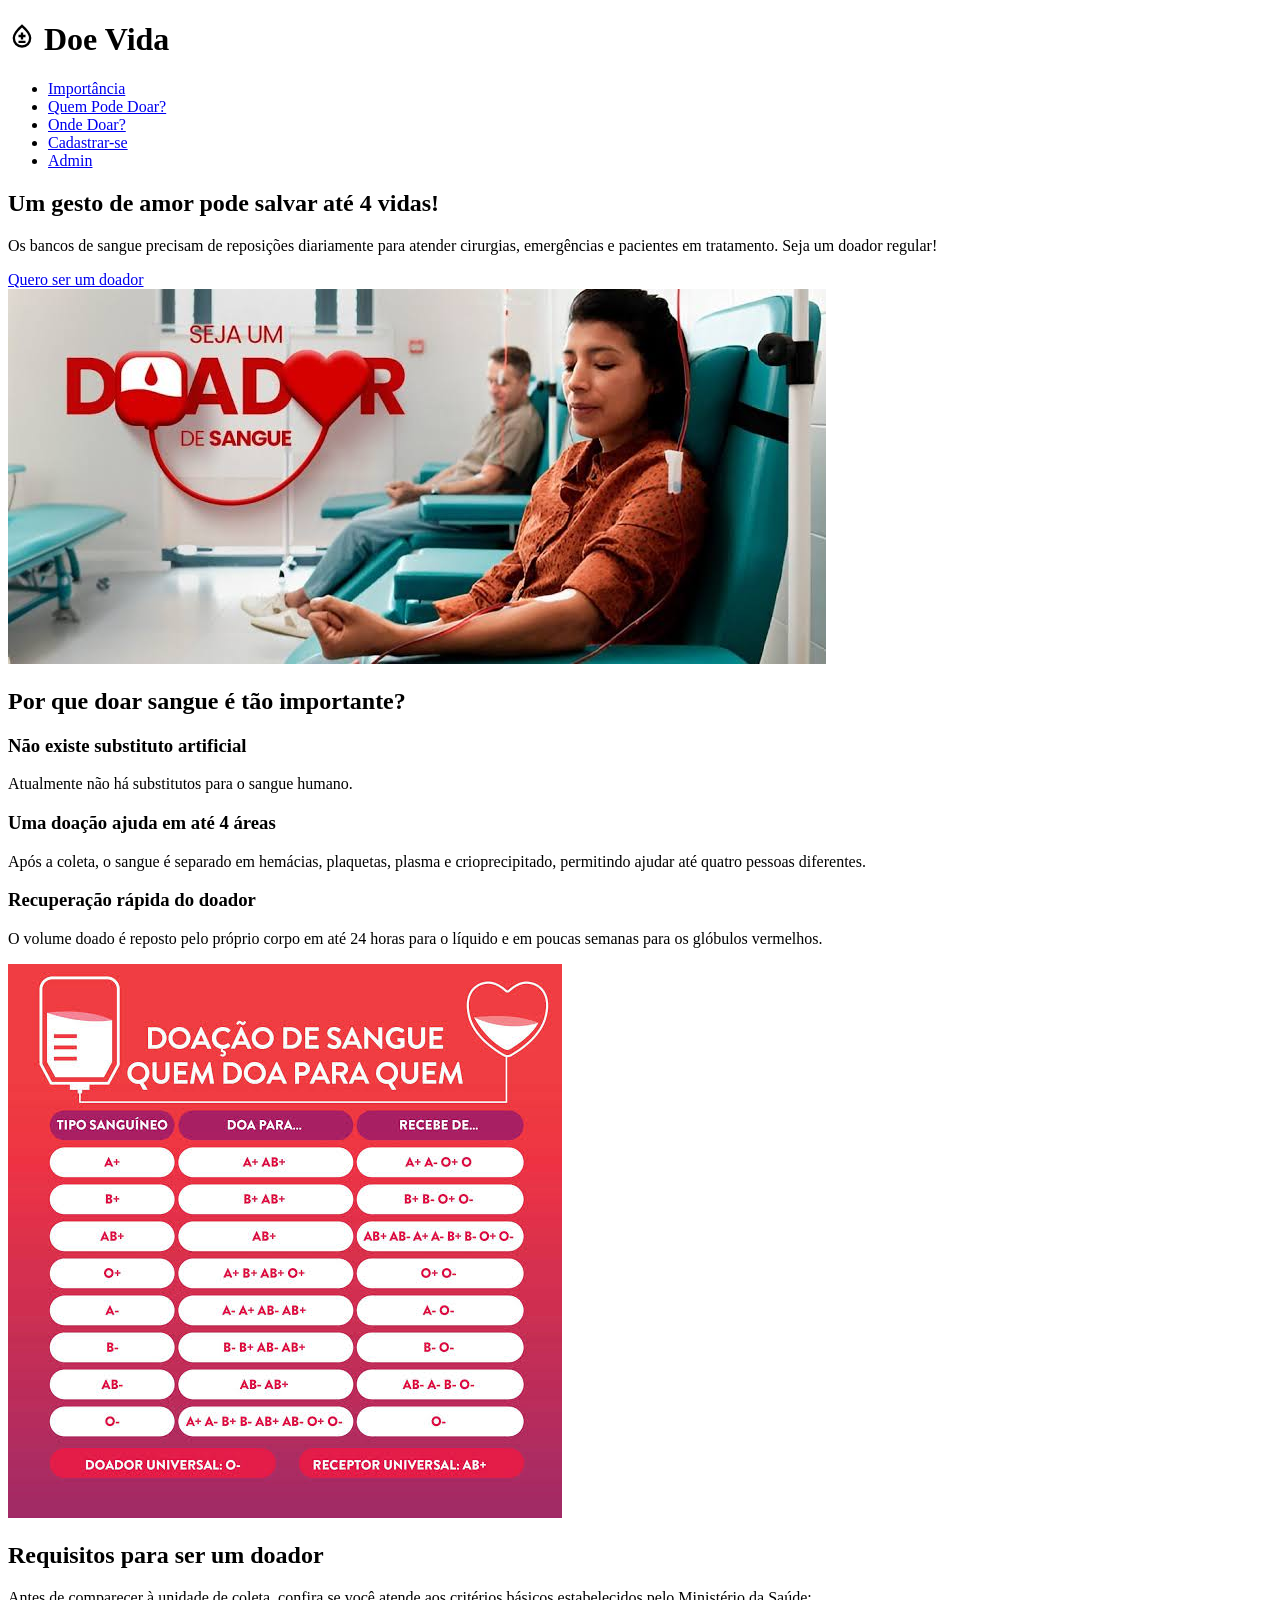
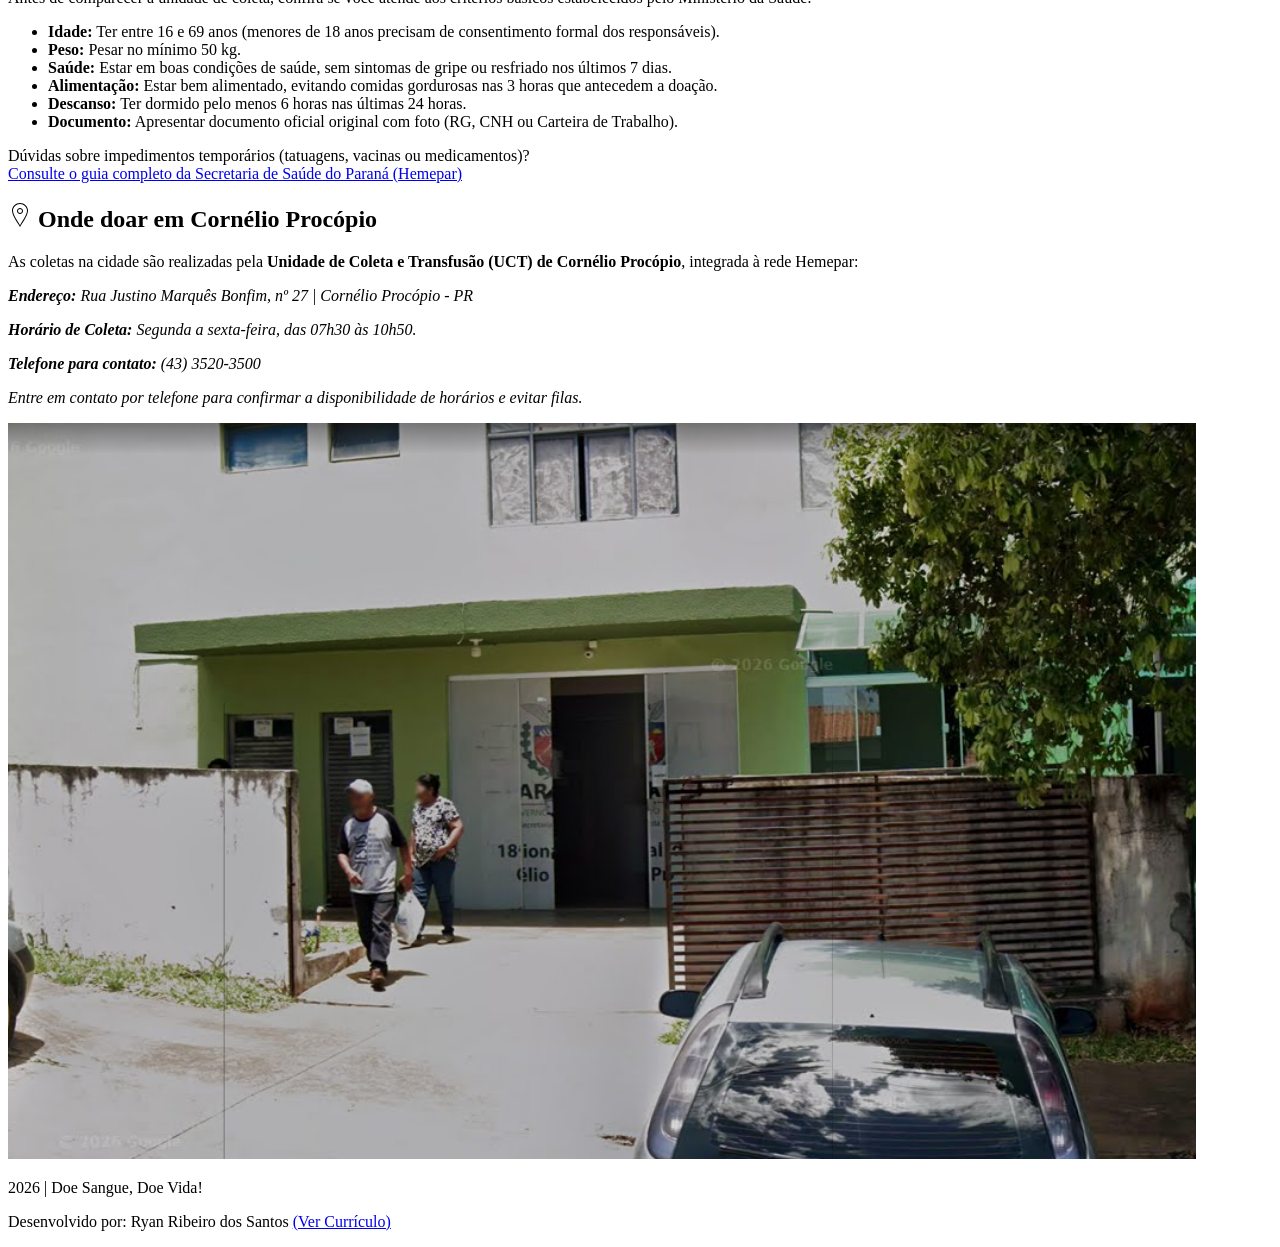
==== index.html @ 0dc17c82 "Upload do conteudo desenvolvido" ====
<!DOCTYPE html>
<html lang="pt-BR">
<head>
    <meta charset="UTF-8">
    <meta name="viewport" content="width=device-width, initial-scale=1.0">
    <title>Doe Sangue, Doe Vida</title>
    <link rel="preconnect" href="https://fonts.googleapis.com">
    <link rel="preconnect" href="https://fonts.gstatic.com" crossorigin>
    <link href="https://fonts.googleapis.com/css2?family=Montserrat:ital,wght@0,100..900;1,100..900&family=Roboto+Condensed:ital,wght@0,100..900;1,100..900&display=swap" rel="stylesheet">
    <link rel="stylesheet" href="css/style.css">
</head>
<body>
    <!-- COMEÇO CABEÇALHO -->
    <header>
        <div class="container header">
            <div class="logo">
                <!--- ICONE GOTA DE SANGUE -->
                <h1><img src="img/bloodtype.svg" alt="Icone BloodType" width="28" height="28"> Doe Vida</h1>
            </div>
            <nav aria-label="Menu Principal">
                <ul>
                    <li><a href="#importancia">Importância</a></li>
                    <li><a href="#quem-pode-doar">Quem Pode Doar?</a></li>
                    <li><a href="#onde-doar">Onde Doar?</a></li>
                    <li><a href="cadastro.html">Cadastrar-se</a></li>
                    <li><a href="admin.html" class="botao-admin">Admin</a></li>
                </ul>
            </nav>
        </div>
    </header>

    <!-- COMEÇO MAIN -->
    <main>
        <section class="secao-principal">
            <div class="container secao-principal">
                <div class="texto secao-principal">
                    <h2>Um gesto de amor pode salvar até 4 vidas!</h2>
                    <p>Os bancos de sangue precisam de reposições diariamente para atender cirurgias, emergências e pacientes em tratamento. Seja um doador regular!</p>
                    <a href="cadastro.html">Quero ser um doador</a>
                </div>
                <div class="imagem secao-principal">
                    <!-- IMAGEM BANNER PESSOAS DOANDO SANGUE -->
                    <img src="img/banner-doacao.jpg" alt="Pessoas Doando Sangue">
                </div>
            </div>
        </section>


        <section id="importancia" class="secao">
            <div class="container">
                <h2>Por que doar sangue é tão importante?</h2>
                <div class="grid-cartoes">
                    <article class="cartao">
                        <h3>Não existe substituto artificial</h3>
                        <p>Atualmente não há substitutos para o sangue humano.</p>
                    </article>
                    <article class="cartao">
                        <h3>Uma doação ajuda em até 4 áreas</h3>
                        <p>Após a coleta, o sangue é separado em hemácias, plaquetas, plasma e crioprecipitado, permitindo ajudar até quatro pessoas diferentes.</p>
                    </article>
                    <article class="cartao">
                        <h3>Recuperação rápida do doador</h3>
                        <p>O volume doado é reposto pelo próprio corpo em até 24 horas para o líquido e em poucas semanas para os glóbulos vermelhos.</p>
                    </article>
                </div>
                <div class="imagem-tipo-sangue">
                    <img src="img/doa-para-quem.jpg" alt="Tabela de disponibilidade de doar e receber sangue">
                </div>
            </div>
        </section>

        <section id="quem-pode-doar" class="secao-quem-pode-doar">
            <div class="container">
                <h2>Requisitos para ser um doador</h2>
                <p>Antes de comparecer à unidade de coleta, confira se você atende aos critérios básicos estabelecidos pelo Ministério da Saúde:</p>
                <ul class="lista-requisitos">
                    <li><strong>Idade:</strong> Ter entre 16 e 69 anos (menores de 18 anos precisam de consentimento formal dos responsáveis).</li>
                    <li><strong>Peso:</strong> Pesar no mínimo 50 kg.</li>
                    <li><strong>Saúde:</strong> Estar em boas condições de saúde, sem sintomas de gripe ou resfriado nos últimos 7 dias.</li>
                    <li><strong>Alimentação:</strong> Estar bem alimentado, evitando comidas gordurosas nas 3 horas que antecedem a doação.</li>
                    <li><strong>Descanso:</strong> Ter dormido pelo menos 6 horas nas últimas 24 horas.</li>
                    <li><strong>Documento:</strong> Apresentar documento oficial original com foto (RG, CNH ou Carteira de Trabalho).</li>
                </ul>
                <p class="link-externo">
                    Dúvidas sobre impedimentos temporários (tatuagens, vacinas ou medicamentos)?
                    <br>
                    <a href="https://www.saude.pr.gov.br/Pagina/Doacao-de-Sangue" target="_blank" rel="noopener noreferrer">
                        Consulte o guia completo da Secretaria de Saúde do Paraná (Hemepar)</a>
                </p>
            </div>
        </section>

        <section id="onde-doar" class="secao-onde-doar">
            <div class="container-onde-doar">
                <div class="informacao-local">
                    <h2><img src="img/ponto-localizacao.svg" alt="Ícone ponto de localização"> Onde doar em Cornélio Procópio</h2>
                    <p>As coletas na cidade são realizadas pela <strong>Unidade de Coleta e Transfusão (UCT) de Cornélio Procópio</strong>, integrada à rede Hemepar:</p>

                    <address class="dados-unidade">
                        <p><strong>Endereço:</strong> Rua Justino Marquês Bonfim, nº 27 | Cornélio Procópio - PR</p>
                        <p><strong>Horário de Coleta:</strong> Segunda a sexta-feira, das 07h30 às 10h50.</p>
                        <p><strong>Telefone para contato:</strong> (43) 3520-3500</p>
                    </address>
                    <p><em>Entre em contato por telefone para confirmar a disponibilidade de horários e evitar filas.</em></p>
                </div>
                <div class="imagem-local-doacao"> 
                    <img src="img/fachada-uct.png" alt="Imagem da fachada da Unidade de Coleta e Transfusão de Cornélio Procópio">
                </div>
            </div>
        </section>
    </main>

    <!--- COMEÇO RODAPE -->
    <footer>
        <div class="container-rodape">
            <p>2026 | Doe Sangue, Doe Vida!</p>
            <p>Desenvolvido por: Ryan Ribeiro dos Santos <a href="curriculo.html">(Ver Currículo)</a></p>
        </div>
    </footer>
</body>
</html>
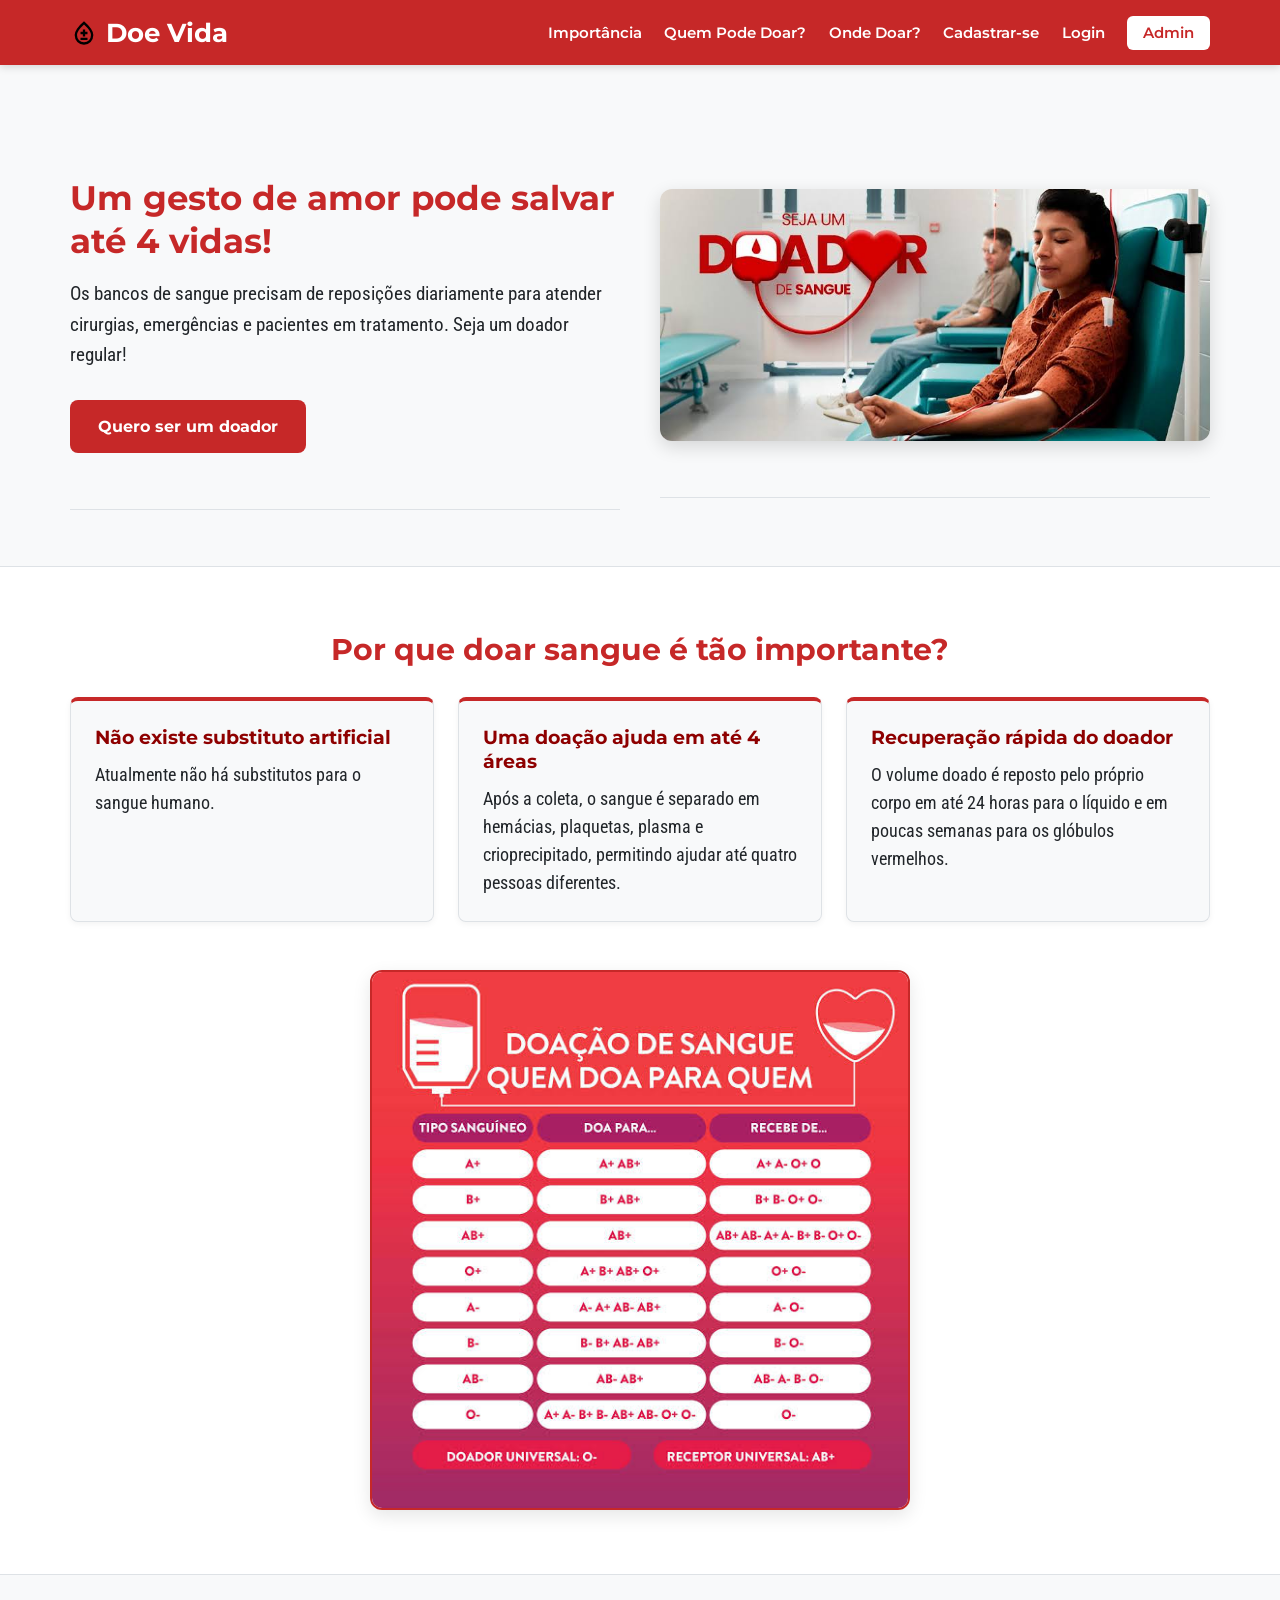
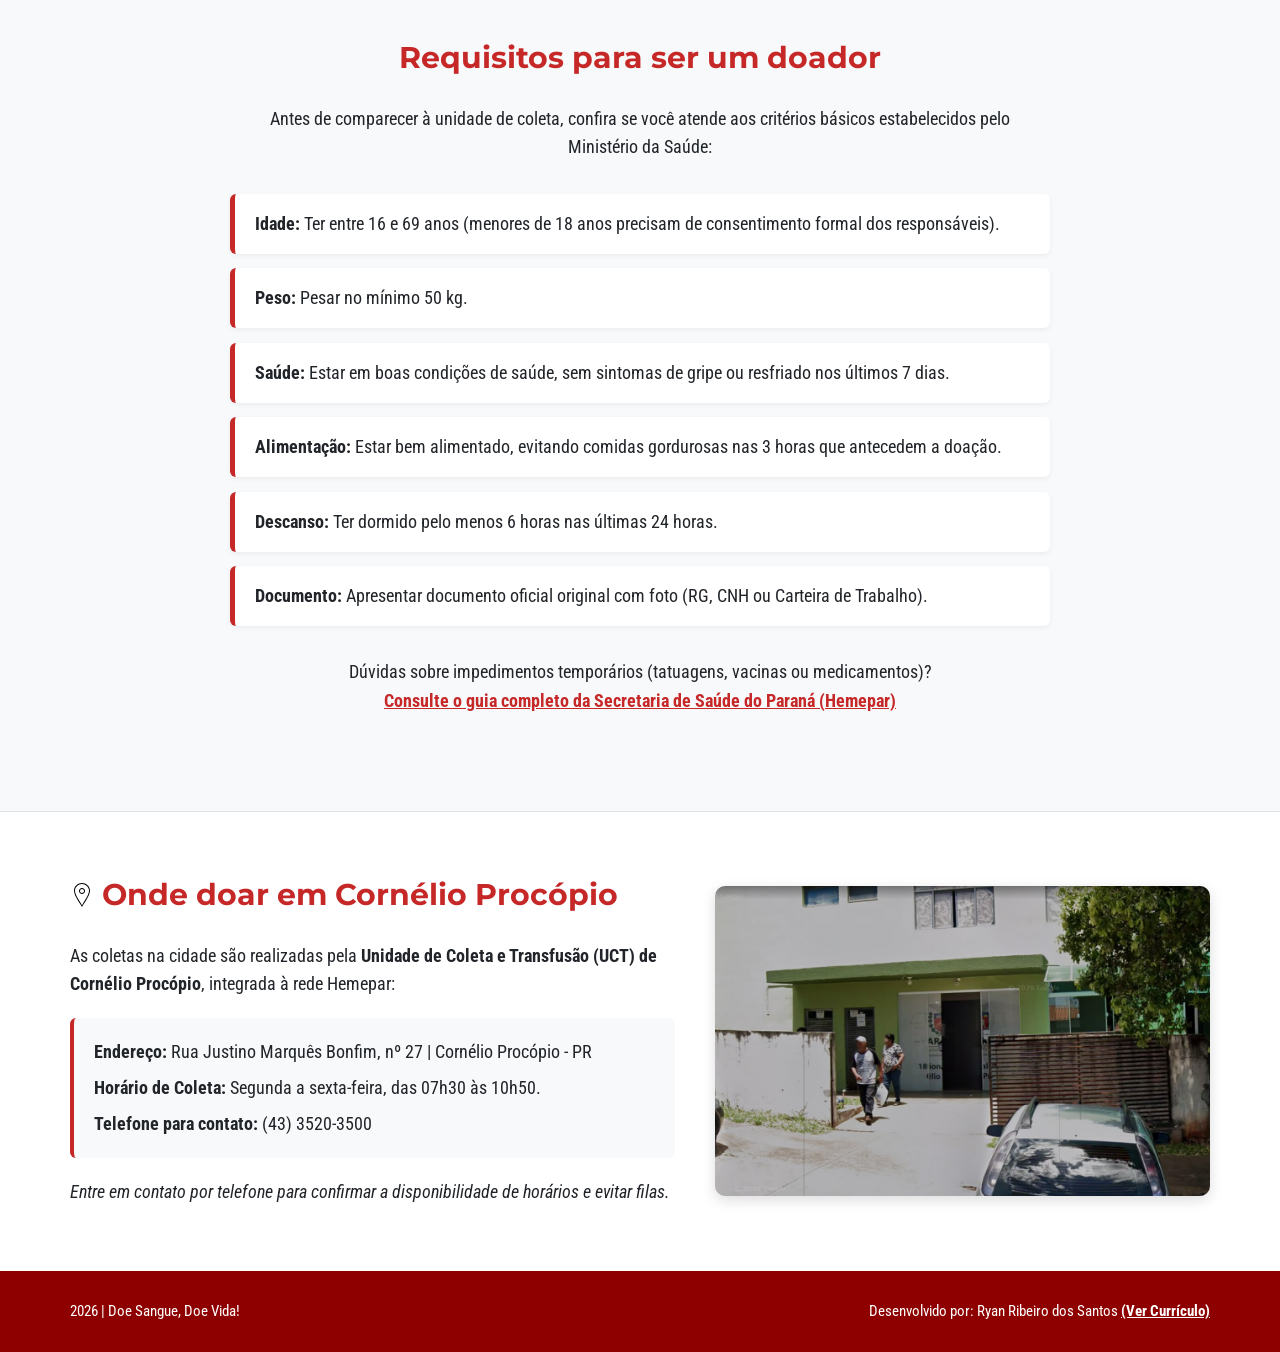
==== commit 4a5245bc: "Upload do arquivo desenvilvido" ====
--- a/index.html
+++ b/index.html
@@ -14,7 +14,7 @@
     <header>
         <div class="container header">
             <div class="logo">
-                <!--- ICONE GOTA DE SANGUE -->
+                <!-- ICONE GOTA DE SANGUE -->
                 <h1><img src="img/bloodtype.svg" alt="Icone BloodType" width="28" height="28"> Doe Vida</h1>
             </div>
             <nav aria-label="Menu Principal">
@@ -23,6 +23,7 @@
                     <li><a href="#quem-pode-doar">Quem Pode Doar?</a></li>
                     <li><a href="#onde-doar">Onde Doar?</a></li>
                     <li><a href="cadastro.html">Cadastrar-se</a></li>
+                    <li><a href="login.html">Login</a></li>
                     <li><a href="admin.html" class="botao-admin">Admin</a></li>
                 </ul>
             </nav>
@@ -44,7 +45,6 @@
                 </div>
             </div>
         </section>
-
 
         <section id="importancia" class="secao">
             <div class="container">
@@ -91,9 +91,9 @@
         </section>
 
         <section id="onde-doar" class="secao-onde-doar">
-            <div class="container-onde-doar">
+            <div class="container onde-doar">
                 <div class="informacao-local">
-                    <h2><img src="img/ponto-localizacao.svg" alt="Ícone ponto de localização"> Onde doar em Cornélio Procópio</h2>
+                    <h2><img src="img/ponto-localizacao.svg" alt="Ícone ponto de localização" width="24" height="24"> Onde doar em Cornélio Procópio</h2>
                     <p>As coletas na cidade são realizadas pela <strong>Unidade de Coleta e Transfusão (UCT) de Cornélio Procópio</strong>, integrada à rede Hemepar:</p>
 
                     <address class="dados-unidade">
@@ -110,9 +110,9 @@
         </section>
     </main>
 
-    <!--- COMEÇO RODAPE -->
+    <!-- COMEÇO RODAPE -->
     <footer>
-        <div class="container-rodape">
+        <div class="container rodape">
             <p>2026 | Doe Sangue, Doe Vida!</p>
             <p>Desenvolvido por: Ryan Ribeiro dos Santos <a href="curriculo.html">(Ver Currículo)</a></p>
         </div>
--- a/css/style.css
+++ b/css/style.css
@@ -0,0 +1,484 @@
+   /*VARIÁVEIS DE IDENTIDADE VISUAL*/
+   
+:root {
+    --cor-primaria: #C62828;      /* Cor 1: Vermelho sangue principal */
+    --cor-escura: #8E0000;        /* Cor 2: Vermelho escuro para hover e rodapé */
+    --cor-fundo-claro: #F8F9FA;   /* Cor 3: Cinza claro para alternância de seções */
+    --cor-branco: #FFFFFF;        /* Cor 4: Branco puro para cartões e contrastes */
+    --cor-texto: #212529;         /* Cor 5: Cinza chumbo para leitura */
+    --cor-borda: #DEE2E6;         /* Cinza suave para divisórias */
+
+    /* As 2 fontes importadas no <head> do HTML */
+    --fonte-titulo: 'Montserrat', sans-serif;
+    --fonte-texto: 'Roboto Condensed', sans-serif;
+}
+
+/* Reset básico para evitar diferenças entre navegadores */
+* {
+    margin: 0;
+    padding: 0;
+    box-sizing: border-box;
+}
+
+html {
+    scroll-behavior: smooth;
+}
+
+body {
+    font-family: var(--fonte-texto);
+    color: var(--cor-texto);
+    background-color: var(--cor-branco);
+    line-height: 1.6;
+    font-size: 1.1rem;
+    display: flex;
+    flex-direction: column;
+    min-height: 100vh; /* Mantém o rodapé sempre no fim da tela */
+}
+
+main {
+    flex: 1;
+}
+
+h1, h2, h3 {
+    font-family: var(--fonte-titulo);
+    line-height: 1.25;
+}
+
+img {
+    max-width: 100%;
+    height: auto;
+    display: block;
+}
+
+.container {
+    width: 90%;
+    max-width: 1140px;
+    margin: 0 auto;
+}
+
+/* CABEÇALHO E MENUS DE NAVEGAÇÃO */
+header {
+    background-color: var(--cor-primaria);
+    color: var(--cor-branco);
+    padding: 1rem 0;
+    position: sticky;
+    top: 0;
+    z-index: 1000;
+    box-shadow: 0 2px 8px rgba(0, 0, 0, 0.15);
+}
+
+.container.header {
+    display: flex;
+    justify-content: space-between;
+    align-items: center;
+    flex-wrap: wrap;
+    gap: 1rem;
+}
+
+.logo h1 {
+    font-size: 1.65rem;
+    font-weight: 700;
+    display: flex;
+    align-items: center;
+    gap: 0.5rem;
+}
+
+nav ul {
+    list-style: none;
+    display: flex;
+    align-items: center;
+    gap: 1.4rem;
+    flex-wrap: wrap;
+}
+
+nav a {
+    color: var(--cor-branco);
+    text-decoration: none;
+    font-family: var(--fonte-titulo);
+    font-size: 0.95rem;
+    font-weight: 600;
+    transition: opacity 0.25s ease;
+}
+
+nav a:hover {
+    opacity: 0.85;
+    text-decoration: underline;
+}
+
+/* Botão destacado do menu Admin (Etapa 2 - JS) */
+nav a.botao-admin {
+    background-color: var(--cor-branco);
+    color: var(--cor-primaria);
+    padding: 0.45rem 1rem;
+    border-radius: 6px;
+    text-decoration: none;
+    transition: background-color 0.25s ease, color 0.25s ease;
+}
+
+nav a.botao-admin:hover {
+    background-color: var(--cor-escura);
+    color: var(--cor-branco);
+    opacity: 1;
+}
+
+/* SEÇÃO PRINCIPAL */
+.secao-principal {
+    background-color: var(--cor-fundo-claro);
+    padding: 3.5rem 0;
+    border-bottom: 1px solid var(--cor-borda);
+}
+
+.container.secao-principal {
+    display: grid;
+    grid-template-columns: 1fr 1fr;
+    align-items: center;
+    gap: 2.5rem;
+    padding: 0;
+    border: none;
+}
+
+.texto.secao-principal h2 {
+    font-size: 2.15rem;
+    color: var(--cor-primaria);
+    margin-bottom: 1rem;
+}
+
+.texto.secao-principal p {
+    font-size: 1.2rem;
+    margin-bottom: 1.8rem;
+}
+
+.texto.secao-principal a,
+.btn-primario {
+    display: inline-block;
+    background-color: var(--cor-primaria);
+    color: var(--cor-branco);
+    font-family: var(--fonte-titulo);
+    font-weight: 700;
+    font-size: 1rem;
+    text-decoration: none;
+    padding: 0.85rem 1.75rem;
+    border: none;
+    border-radius: 8px;
+    cursor: pointer;
+    transition: background-color 0.25s ease, transform 0.2s ease;
+}
+
+.texto.secao-principal a:hover,
+.btn-primario:hover {
+    background-color: var(--cor-escura);
+    transform: translateY(-2px);
+}
+
+/* Ajuste específico para a proporção da foto do banner */
+.imagem.secao-principal img {
+    width: 100%;
+    max-height: 360px;
+    object-fit: cover;
+    border-radius: 12px;
+    box-shadow: 0 6px 18px rgba(0, 0, 0, 0.14);
+}
+
+/*SEÇÃO IMPORTÂNCIA */
+.secao {
+    padding: 4rem 0;
+}
+
+.secao h2,
+.secao-quem-pode-doar h2,
+.secao-onde-doar h2 {
+    font-size: 1.9rem;
+    color: var(--cor-primaria);
+    margin-bottom: 1.75rem;
+    text-align: center;
+}
+
+.grid-cartoes {
+    display: grid;
+    grid-template-columns: repeat(3, 1fr);
+    gap: 1.5rem;
+    margin-bottom: 3rem;
+}
+
+.cartao {
+    background-color: var(--cor-fundo-claro);
+    border: 1px solid var(--cor-borda);
+    border-top: 4px solid var(--cor-primaria);
+    border-radius: 8px;
+    padding: 1.5rem;
+    box-shadow: 0 2px 6px rgba(0, 0, 0, 0.05);
+}
+
+.cartao h3 {
+    font-size: 1.2rem;
+    color: var(--cor-escura);
+    margin-bottom: 0.75rem;
+}
+
+/* Ajuste para o infográfico quadrado doa-para-quem.jpg */
+.imagem-tipo-sangue {
+    max-width: 540px;
+    margin: 0 auto;
+    text-align: center;
+}
+
+.imagem-tipo-sangue img {
+    width: 100%;
+    border-radius: 12px;
+    border: 2px solid var(--cor-primaria);
+    box-shadow: 0 6px 18px rgba(0, 0, 0, 0.1);
+}
+
+/* SEÇÃO QUEM PODE DOAR (REQUISITOS)*/
+.secao-quem-pode-doar {
+    background-color: var(--cor-fundo-claro);
+    padding: 4rem 0;
+    border-top: 1px solid var(--cor-borda);
+    border-bottom: 1px solid var(--cor-borda);
+}
+
+.secao-quem-pode-doar > .container > p {
+    text-align: center;
+    max-width: 760px;
+    margin: 0 auto 2rem auto;
+}
+
+.lista-requisitos {
+    list-style: none;
+    max-width: 820px;
+    margin: 0 auto 2rem auto;
+    display: grid;
+    gap: 0.9rem;
+}
+
+.lista-requisitos li {
+    background-color: var(--cor-branco);
+    padding: 1rem 1.25rem;
+    border-left: 5px solid var(--cor-primaria);
+    border-radius: 6px;
+    box-shadow: 0 2px 5px rgba(0, 0, 0, 0.05);
+}
+
+.link-externo {
+    text-align: center;
+    margin-top: 1.5rem;
+}
+
+.link-externo a {
+    color: var(--cor-primaria);
+    font-weight: 700;
+    text-decoration: underline;
+}
+
+.link-externo a:hover {
+    color: var(--cor-escura);
+}
+
+/* SESSÃO ONDE DOAR EM CORNÉLIO PROCÓPIO*/
+.secao-onde-doar {
+    padding: 4rem 0;
+}
+
+.container.onde-doar {
+    display: grid;
+    grid-template-columns: 1.1fr 0.9fr;
+    align-items: center;
+    gap: 2.5rem;
+}
+
+.informacao-local h2 {
+    text-align: left;
+    display: flex;
+    align-items: center;
+    gap: 0.5rem;
+}
+
+.dados-unidade {
+    font-style: normal;
+    background-color: var(--cor-fundo-claro);
+    border-left: 4px solid var(--cor-primaria);
+    padding: 1.25rem;
+    margin: 1.25rem 0;
+    border-radius: 6px;
+}
+
+.dados-unidade p {
+    margin-bottom: 0.5rem;
+}
+
+.dados-unidade p:last-child {
+    margin-bottom: 0;
+}
+
+/* Ajuste específico para a foto da fachada da UCT */
+.imagem-local-doacao img {
+    width: 100%;
+    aspect-ratio: 16 / 10;
+    object-fit: cover;
+    border-radius: 10px;
+    box-shadow: 0 4px 14px rgba(0, 0, 0, 0.14);
+}
+
+/* FORMULÁRIOSS E PAINEL ADMIN */
+.container-formulario {
+    max-width: 650px;
+    margin: 3rem auto;
+    background-color: var(--cor-fundo-claro);
+    padding: 2rem;
+    border-radius: 10px;
+    border: 1px solid var(--cor-borda);
+    border-top: 5px solid var(--cor-primaria);
+    box-shadow: 0 4px 12px rgba(0, 0, 0, 0.06);
+}
+
+.container-formulario h2 {
+    color: var(--cor-primaria);
+    margin-bottom: 0.5rem;
+    text-align: center;
+}
+
+.container-formulario > p {
+    text-align: center;
+    margin-bottom: 1.5rem;
+}
+
+.grupo-campo {
+    margin-bottom: 1.15rem;
+}
+
+.grupo-campo label {
+    display: block;
+    font-family: var(--fonte-titulo);
+    font-weight: 600;
+    font-size: 0.95rem;
+    margin-bottom: 0.35rem;
+}
+
+.grupo-campo input,
+.grupo-campo select {
+    width: 100%;
+    padding: 0.75rem;
+    font-family: var(--fonte-texto);
+    font-size: 1.05rem;
+    border: 1px solid var(--cor-borda);
+    border-radius: 6px;
+    background-color: var(--cor-branco);
+}
+
+.grupo-campo input:focus,
+.grupo-campo select:focus {
+    outline: none;
+    border-color: var(--cor-primaria);
+    box-shadow: 0 0 0 3px rgba(198, 40, 40, 0.15);
+}
+
+.grupo-botoes {
+    display: flex;
+    gap: 0.75rem;
+    flex-wrap: wrap;
+    margin-top: 1.25rem;
+}
+
+.btn-secundario {
+    background-color: #6C757D;
+    color: var(--cor-branco);
+    font-family: var(--fonte-titulo);
+    font-weight: 600;
+    font-size: 0.95rem;
+    padding: 0.8rem 1.4rem;
+    border: none;
+    border-radius: 8px;
+    cursor: pointer;
+    transition: background-color 0.25s ease;
+}
+
+.btn-secundario:hover {
+    background-color: #545B62;
+}
+
+.btn-perigo {
+    background-color: var(--cor-escura);
+    color: var(--cor-branco);
+    font-family: var(--fonte-titulo);
+    font-weight: 600;
+    font-size: 0.9rem;
+    padding: 0.55rem 1rem;
+    border: none;
+    border-radius: 6px;
+    cursor: pointer;
+}
+
+.btn-perigo:hover {
+    background-color: #5C0000;
+}
+
+/* Lista dinâmica do painel admin.html */
+.lista-admin {
+    list-style: none;
+    margin-top: 1.25rem;
+    display: grid;
+    gap: 0.75rem;
+}
+
+.lista-admin li {
+    background-color: var(--cor-branco);
+    border: 1px solid var(--cor-borda);
+    border-left: 4px solid var(--cor-primaria);
+    padding: 0.85rem 1rem;
+    border-radius: 6px;
+    display: flex;
+    justify-content: space-between;
+    align-items: center;
+    gap: 1rem;
+    flex-wrap: wrap;
+}
+
+/* SEÇÃO DO RODAPÉ */
+footer {
+    background-color: var(--cor-escura);
+    color: var(--cor-branco);
+    padding: 1.8rem 0;
+    margin-top: auto;
+}
+
+.container.rodape {
+    display: flex;
+    justify-content: space-between;
+    align-items: center;
+    flex-wrap: wrap;
+    gap: 1rem;
+    font-size: 0.95rem;
+}
+
+footer a {
+    color: var(--cor-branco);
+    font-weight: 700;
+    text-decoration: underline;
+}
+
+footer a:hover {
+    opacity: 0.85;
+}
+
+/* RESPONSIVIDADE APARELHO CELULAR */
+@media (max-width: 850px) {
+    .container.secao-principal,
+    .container.onde-doar,
+    .grid-cartoes {
+        grid-template-columns: 1fr;
+    }
+
+    .container.header,
+    .container.rodape {
+        flex-direction: column;
+        text-align: center;
+    }
+
+    nav ul {
+        justify-content: center;
+    }
+
+    .informacao-local h2 {
+        justify-content: center;
+    }
+}
